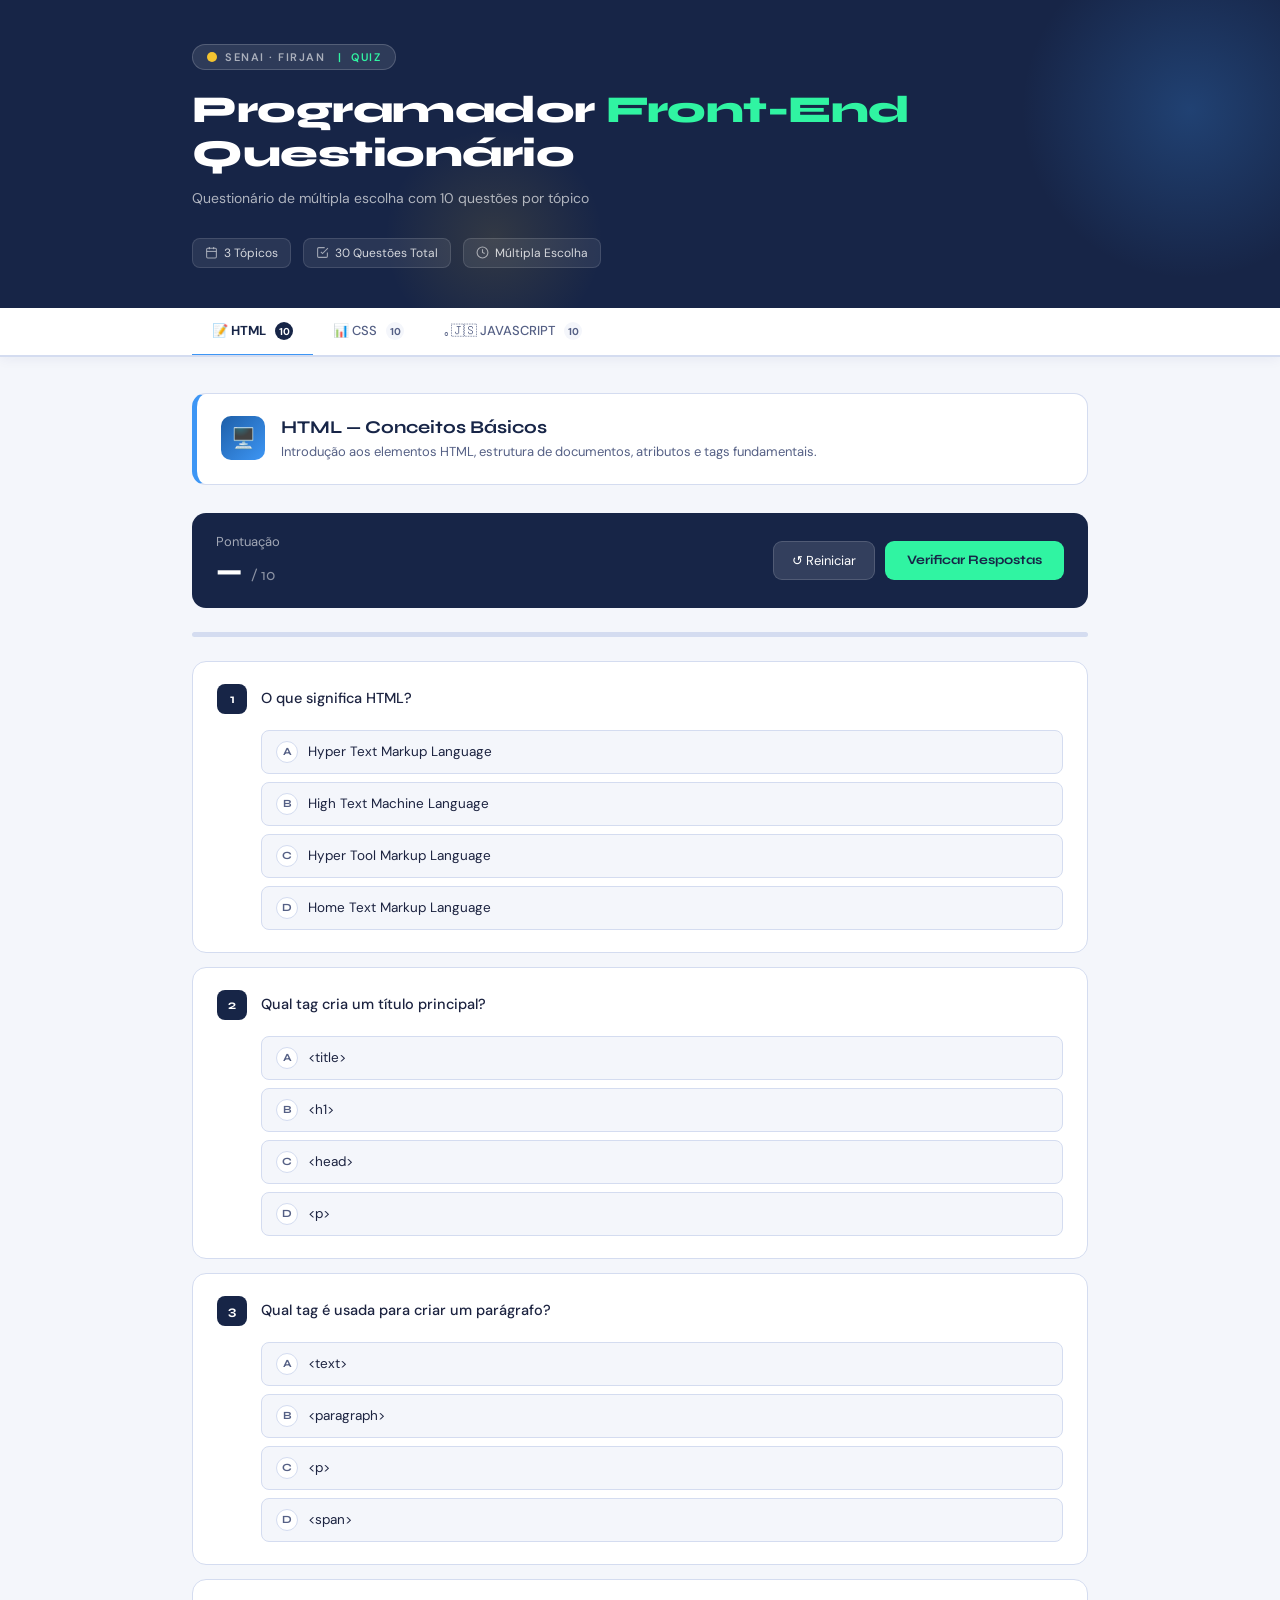
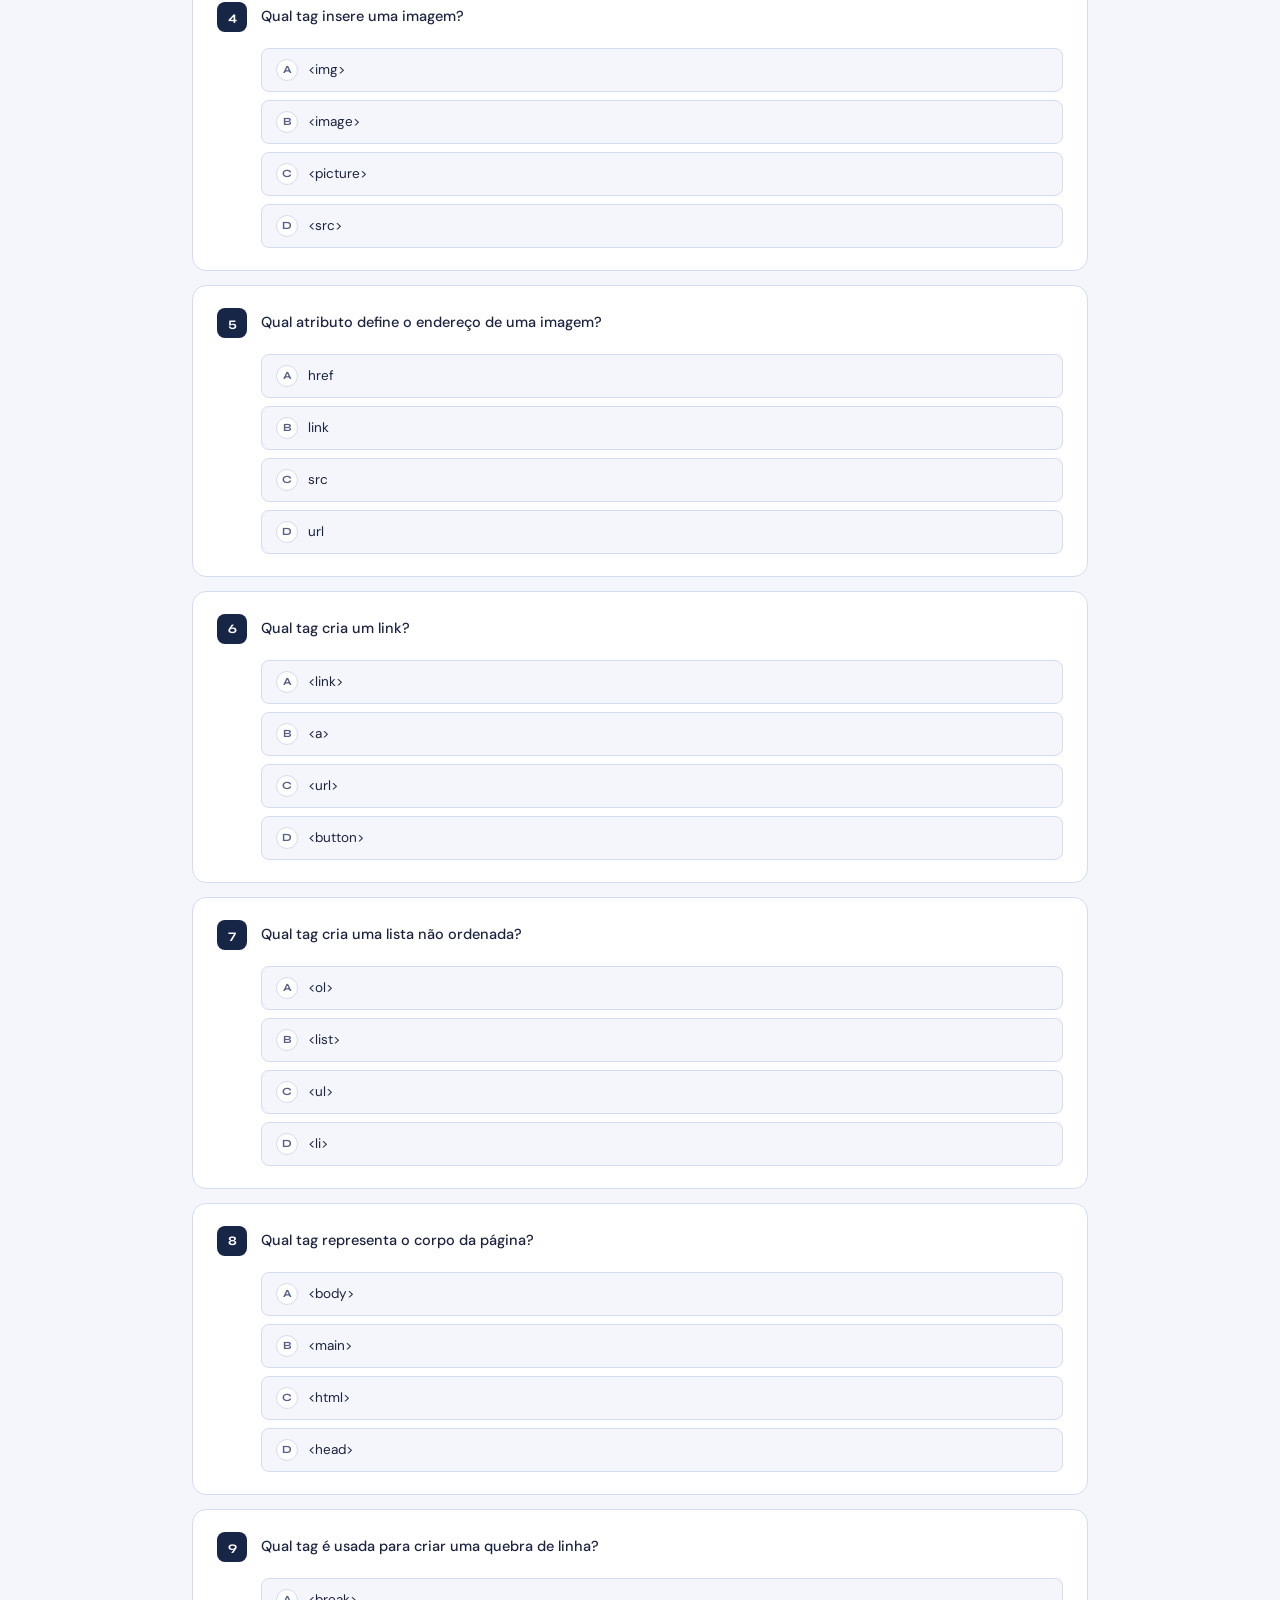
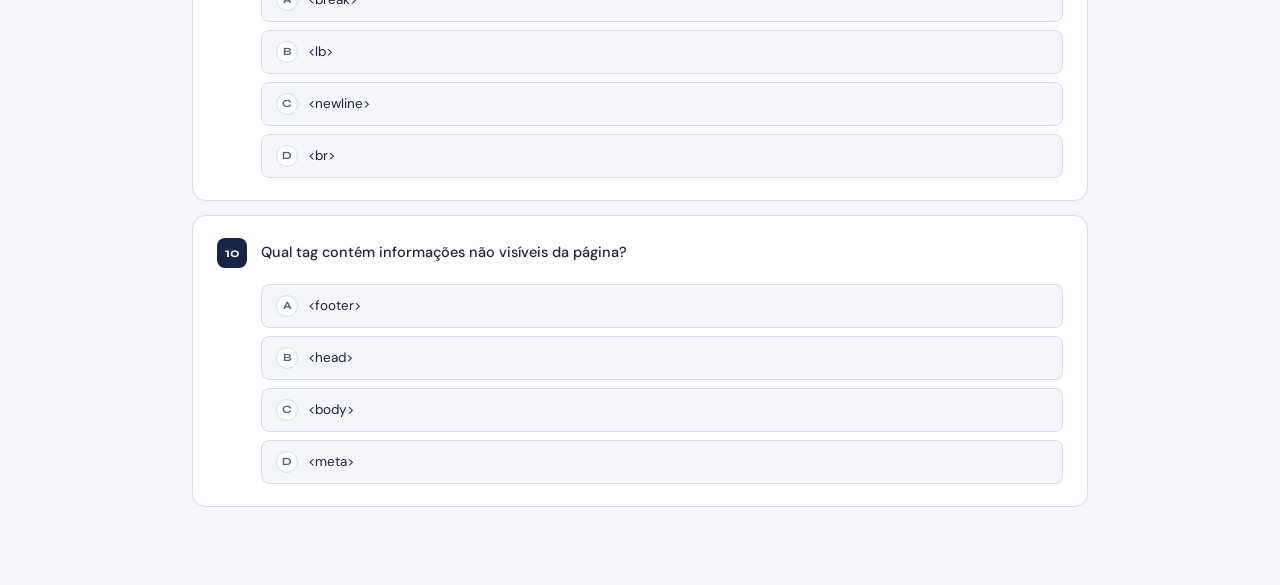
==== index.html @ 8303c0af "Alterações em geral" ====
<!DOCTYPE html>
<html lang="pt-BR">
<head>
<meta charset="UTF-8">
<meta name="viewport" content="width=device-width, initial-scale=1.0">
<title>Questionário — Programador Front-End | SENAI</title>
<link rel="stylesheet" href="style.css">
</head>
<body>

<header>
  <div class="header-inner">
    <div class="header-badge">
      <svg width="10" height="10" viewBox="0 0 10 10" fill="none"><circle cx="5" cy="5" r="5" fill="#F4C430"/></svg>
      <span>SENAI · FIRJAN</span> &nbsp;|&nbsp; Quiz
    </div>
    <h1>Programador <em>Front-End</em><br>Questionário</h1>
    <p class="header-sub">Questionário de múltipla escolha com 10 questões por tópico</p>
    <div class="header-meta">
      <div class="meta-chip">
        <svg width="13" height="13" viewBox="0 0 24 24" fill="none" stroke="currentColor" stroke-width="2"><rect x="3" y="4" width="18" height="18" rx="2"/><line x1="16" y1="2" x2="16" y2="6"/><line x1="8" y1="2" x2="8" y2="6"/><line x1="3" y1="10" x2="21" y2="10"/></svg>
        3 Tópicos
      </div>
      <div class="meta-chip">
        <svg width="13" height="13" viewBox="0 0 24 24" fill="none" stroke="currentColor" stroke-width="2"><path d="M9 11l3 3L22 4"/><path d="M21 12v7a2 2 0 01-2 2H5a2 2 0 01-2-2V5a2 2 0 012-2h11"/></svg>
        30 Questões Total
      </div>
      <div class="meta-chip">
        <svg width="13" height="13" viewBox="0 0 24 24" fill="none" stroke="currentColor" stroke-width="2"><circle cx="12" cy="12" r="10"/><polyline points="12 6 12 12 16 14"/></svg>
        Múltipla Escolha
      </div>
    </div>
  </div>
</header>

<div class="tabs-bar">
  <div class="tabs-inner">
    <button class="tab-btn active" onclick="showTab(0)">📝 HTML <span class="tab-num">10</span></button>
    <button class="tab-btn" onclick="showTab(1)">📊 CSS <span class="tab-num">10</span></button>
    <button class="tab-btn" onclick="showTab(2)">｡🇯‌🇸‌ JAVASCRIPT <span class="tab-num">10</span></button>
  </div>
</div>

<main>

<div class="section active" id="section-0">
  <div class="section-header">
    <div class="section-icon">🖥️</div>
    <div class="section-info">
      <h2>HTML — Conceitos Básicos</h2>
      <p>Introdução aos elementos HTML, estrutura de documentos, atributos e tags fundamentais.</p>
    </div>
  </div>
  <div class="score-box" id="score-0">
    <div>
      <div class="score-label">Pontuação</div>
      <div class="score-value" id="scoreVal-0">— <span>/ 10</span></div>
    </div>
    <div style="display:flex;gap:10px;flex-wrap:wrap">
      <button class="reset-btn" onclick="resetSection(0)">↺ Reiniciar</button>
      <button class="check-btn" onclick="checkSection(0)">Verificar Respostas</button>
    </div>
  </div>
  <div class="progress-bar-wrap"><div class="progress-bar-fill" id="prog-0" style="width:0%"></div></div>
  <div id="questions-0"></div>
</div>

<div class="section" id="section-1">
  <div class="section-header">
    <div class="section-icon">📁</div>
    <div class="section-info">
      <h2>CSS — Estilização e Layout</h2>
      <p>Propriedades CSS, seletores, modelos de caixa, layout e responsividade.</p>
    </div>
  </div>
  <div class="score-box" id="score-1">
    <div>
      <div class="score-label">Pontuação</div>
      <div class="score-value" id="scoreVal-1">— <span>/ 10</span></div>
    </div>
    <div style="display:flex;gap:10px;flex-wrap:wrap">
      <button class="reset-btn" onclick="resetSection(1)">↺ Reiniciar</button>
      <button class="check-btn" onclick="checkSection(1)">Verificar Respostas</button>
    </div>
  </div>
  <div class="progress-bar-wrap"><div class="progress-bar-fill" id="prog-1" style="width:0%"></div></div>
  <div id="questions-1"></div>
</div>

<div class="section" id="section-2">
  <div class="section-header">
    <div class="section-icon">🔀</div>
    <div class="section-info">
      <h2>JavaScript — Fundamentos</h2>
      <p>Introdução à linguagem JavaScript, variáveis, tipos de dados, operadores, estruturas de controle e funções.</p>
    </div>
  </div>
  <div class="score-box" id="score-2">
    <div>
      <div class="score-label">Pontuação</div>
      <div class="score-value" id="scoreVal-2">— <span>/ 10</span></div>
    </div>
    <div style="display:flex;gap:10px;flex-wrap:wrap">
      <button class="reset-btn" onclick="resetSection(2)">↺ Reiniciar</button>
      <button class="check-btn" onclick="checkSection(2)">Verificar Respostas</button>
    </div>
  </div>
  <div class="progress-bar-wrap"><div class="progress-bar-fill" id="prog-2" style="width:0%"></div></div>
  <div id="questions-2"></div>
</div>
</main>
<script src="script.js"></script>
</body>
</html>
---- style.css ----
@import url('https://fonts.googleapis.com/css2?family=Syne:wght@400;600;700;800&family=DM+Sans:ital,wght@0,300;0,400;0,500;1,400&display=swap');

:root {
    --blue-deep: #172547;
    --blue-mid:  #1E5FA8;
    --blue-bright: #3D96F5;
    --gold: #30f4a2;
    --teal: #00C9A7;
    --bg: #F4F6FB;
    --white: #FFFFFF;
    --text: #1C2340;
    --text-light: #556085;
    --border: #D4DCF0;
    --correct: #00C9A7;
    --radius: 14px;
  }

  * { box-sizing: border-box; margin: 0; padding: 0; }

  body {
    font-family: 'DM Sans', sans-serif;
    background: var(--bg);
    color: var(--text);
    min-height: 100vh;
  }

  /* ── HEADER ── */
  header {
    background: var(--blue-deep);
    color: white;
    padding: 0;
    position: relative;
    overflow: hidden;
  }
  header::before {
    content: '';
    position: absolute;
    top: -60px; right: -80px;
    width: 340px; height: 340px;
    background: radial-gradient(circle, rgba(61,150,245,0.25) 0%, transparent 70%);
    border-radius: 50%;
  }
  header::after {
    content: '';
    position: absolute;
    bottom: -40px; left: 30%;
    width: 220px; height: 220px;
    background: radial-gradient(circle, rgba(244,196,48,0.12) 0%, transparent 70%);
    border-radius: 50%;
  }
  .header-inner {
    max-width: 960px;
    margin: 0 auto;
    padding: 44px 32px 40px;
    position: relative;
    z-index: 2;
  }
  .header-badge {
    display: inline-flex;
    align-items: center;
    gap: 8px;
    background: rgba(255,255,255,0.1);
    border: 1px solid rgba(255,255,255,0.18);
    border-radius: 50px;
    padding: 5px 14px;
    font-size: 11px;
    letter-spacing: 1.5px;
    text-transform: uppercase;
    font-weight: 600;
    color: var(--gold);
    margin-bottom: 18px;
  }
  .header-badge span { color: rgba(255,255,255,0.6); }
  h1 {
    font-family: 'Syne', sans-serif;
    font-size: clamp(24px, 4vw, 38px);
    font-weight: 800;
    line-height: 1.15;
    margin-bottom: 12px;
    letter-spacing: -0.5px;
  }
  h1 em { color: var(--gold); font-style: normal; }
  .header-sub {
    font-size: 14px;
    color: rgba(255,255,255,0.65);
    max-width: 520px;
    line-height: 1.6;
    margin-bottom: 28px;
  }
  .header-meta {
    display: flex;
    flex-wrap: wrap;
    gap: 12px;
  }
  .meta-chip {
    display: flex;
    align-items: center;
    gap: 6px;
    background: rgba(255,255,255,0.08);
    border: 1px solid rgba(255,255,255,0.12);
    border-radius: 8px;
    padding: 6px 12px;
    font-size: 12px;
    color: rgba(255,255,255,0.8);
  }
  .meta-chip svg { opacity: 0.7; flex-shrink: 0; }

  /* ── TABS ── */
  .tabs-bar {
    background: var(--white);
    border-bottom: 2px solid var(--border);
    position: center;
    top: 0;
    z-index: 100;
    box-shadow: 0 2px 12px rgba(10,36,99,0.06);
    align-items: center;
  }
  .tabs-inner {
    max-width: 960px;
    margin: 0 auto;
    padding: 0 32px;
    display: flex;
    gap: 0;
    overflow-x: auto;
    scrollbar-width: none;
    align-items: center;
  }
  .tabs-inner::-webkit-scrollbar { display: none; }
  .tab-btn {
    flex-shrink: 0;
    padding: 14px 20px;
    border: none;
    background: none;
    cursor: pointer;
    font-family: 'DM Sans', sans-serif;
    font-size: 13px;
    font-weight: 500;
    color: var(--text-light);
    border-bottom: 3px solid transparent;
    margin-bottom: -2px;
    transition: all 0.2s;
    white-space: nowrap;
  }
  .tab-btn:hover { color: var(--blue-mid); }
  .tab-btn.active {
    color: var(--blue-deep);
    font-weight: 700;
    border-bottom-color: var(--blue-bright);
  }
  .tab-btn .tab-num {
    display: inline-flex;
    align-items: center;
    justify-content: center;
    width: 18px; height: 18px;
    border-radius: 50%;
    background: var(--bg);
    font-size: 10px;
    font-weight: 700;
    margin-left: 6px;
    color: var(--text-light);
  }
  .tab-btn.active .tab-num {
    background: var(--blue-deep);
    color: white;
  }

  /* ── MAIN ── */
  main {
    max-width: 960px;
    margin: 0 auto;
    padding: 36px 32px 64px;
  }

  /* ── SECTION ── */
  .section { display: none; }
  .section.active { display: block; }

  .section-header {
    display: flex;
    align-items: flex-start;
    gap: 16px;
    margin-bottom: 28px;
    padding: 22px 24px;
    background: var(--white);
    border-radius: var(--radius);
    border: 1px solid var(--border);
    border-left: 5px solid var(--blue-bright);
  }
  .section-icon {
    width: 44px; height: 44px;
    border-radius: 10px;
    background: linear-gradient(135deg, var(--blue-mid), var(--blue-bright));
    display: flex; align-items: center; justify-content: center;
    flex-shrink: 0;
    font-size: 20px;
  }
  .section-info h2 {
    font-family: 'Syne', sans-serif;
    font-size: 18px;
    font-weight: 700;
    color: var(--blue-deep);
    margin-bottom: 4px;
  }
  .section-info p {
    font-size: 13px;
    color: var(--text-light);
    line-height: 1.5;
  }

  /* ── QUESTION CARD ── */
  .question-card {
    background: var(--white);
    border: 1px solid var(--border);
    border-radius: var(--radius);
    padding: 22px 24px;
    margin-bottom: 14px;
    transition: box-shadow 0.2s;
  }
  .question-card:hover {
    box-shadow: 0 4px 20px rgba(10,36,99,0.08);
  }
  .q-header {
    display: flex;
    align-items: flex-start;
    gap: 14px;
    margin-bottom: 16px;
  }
  .q-number {
    flex-shrink: 0;
    width: 30px; height: 30px;
    border-radius: 8px;
    background: var(--blue-deep);
    color: white;
    font-family: 'Syne', sans-serif;
    font-size: 13px;
    font-weight: 700;
    display: flex; align-items: center; justify-content: center;
  }
  .q-text {
    font-size: 14.5px;
    font-weight: 500;
    line-height: 1.5;
    color: var(--text);
    padding-top: 4px;
  }
  .options {
    display: flex;
    flex-direction: column;
    gap: 8px;
    padding-left: 44px;
  }
  .option {
    display: flex;
    align-items: center;
    gap: 10px;
    padding: 10px 14px;
    border-radius: 8px;
    border: 1.5px solid var(--border);
    cursor: pointer;
    transition: all 0.15s;
    font-size: 13.5px;
    color: var(--text);
    background: var(--bg);
    user-select: none;
  }
  .option:hover {
    border-color: var(--blue-bright);
    background: rgba(61,150,245,0.06);
  }
  .option.selected {
    border-color: var(--blue-mid);
    background: rgba(30,95,168,0.07);
    color: var(--blue-deep);
    font-weight: 500;
  }
  .option.correct {
    border-color: var(--correct);
    background: rgba(0,201,167,0.08);
    color: #007A63;
    font-weight: 600;
  }
  .option.wrong {
    border-color: #FF5C5C;
    background: rgba(255,92,92,0.07);
    color: #C0392B;
  }
  .option-letter {
    flex-shrink: 0;
    width: 22px; height: 22px;
    border-radius: 50%;
    border: 1.5px solid var(--border);
    display: flex; align-items: center; justify-content: center;
    font-size: 11px;
    font-weight: 700;
    font-family: 'Syne', sans-serif;
    background: white;
    color: var(--text-light);
    transition: all 0.15s;
  }
  .option.selected .option-letter {
    background: var(--blue-mid);
    border-color: var(--blue-mid);
    color: white;
  }
  .option.correct .option-letter {
    background: var(--correct);
    border-color: var(--correct);
    color: white;
  }
  .option.wrong .option-letter {
    background: #FF5C5C;
    border-color: #FF5C5C;
    color: white;
  }

  /* ── PROGRESS BAR ── */
  .progress-bar-wrap {
    background: var(--border);
    border-radius: 50px;
    height: 5px;
    margin-bottom: 24px;
    overflow: hidden;
  }
  .progress-bar-fill {
    height: 100%;
    border-radius: 50px;
    background: linear-gradient(90deg, var(--blue-mid), var(--blue-bright));
    transition: width 0.4s ease;
  }

  /* ── SCORE BOX ── */
  .score-box {
    background: var(--blue-deep);
    color: white;
    border-radius: var(--radius);
    padding: 20px 24px;
    display: flex;
    align-items: center;
    justify-content: space-between;
    margin-bottom: 24px;
    gap: 16px;
  }
  .score-label {
    font-size: 13px;
    color: rgba(255,255,255,0.6);
    margin-bottom: 4px;
  }
  .score-value {
    font-family: 'Syne', sans-serif;
    font-size: 28px;
    font-weight: 800;
  }
  .score-value span { font-size: 16px; font-weight: 400; color: rgba(255,255,255,0.5); }
  .check-btn {
    flex-shrink: 0;
    padding: 10px 22px;
    border-radius: 9px;
    background: var(--gold);
    color: var(--blue-deep);
    font-family: 'Syne', sans-serif;
    font-weight: 700;
    font-size: 13px;
    border: none;
    cursor: pointer;
    transition: opacity 0.15s;
  }
  .check-btn:hover { opacity: 0.85; }
  .check-btn:disabled { opacity: 0.4; cursor: default; }
  .reset-btn {
    padding: 10px 18px;
    border-radius: 9px;
    background: rgba(255,255,255,0.12);
    color: white;
    font-family: 'DM Sans', sans-serif;
    font-size: 13px;
    border: 1px solid rgba(255,255,255,0.15);
    cursor: pointer;
    transition: background 0.15s;
  }
  .reset-btn:hover { background: rgba(255,255,255,0.2); }


  .export-guide h3 {
    font-family: 'Syne', sans-serif;
    font-size: 16px;
    margin-bottom: 16px;
    display: flex;
    align-items: center;
    gap: 8px;
  }
  .steps {
    display: grid;
    grid-template-columns: repeat(auto-fit, minmax(160px, 1fr));
    gap: 12px;
  }
  .step {
    background: rgba(255,255,255,0.08);
    border: 1px solid rgba(255,255,255,0.12);
    border-radius: 10px;
    padding: 14px 16px;
    font-size: 12.5px;
    line-height: 1.5;
    color: rgba(255,255,255,0.85);
  }
  .step strong {
    display: block;
    font-family: 'Syne', sans-serif;
    font-size: 11px;
    text-transform: uppercase;
    letter-spacing: 0.8px;
    color: var(--gold);
    margin-bottom: 6px;
  }


  /* ── FEEDBACK ── */
  .feedback-msg {
    padding: 10px 14px;
    border-radius: 8px;
    font-size: 12.5px;
    margin-top: 10px;
    margin-left: 44px;
    display: none;
    align-items: center;
    gap: 8px;
  }
  .feedback-msg.show { display: flex; }
  .feedback-msg.ok { background: rgba(0,201,167,0.1); color: #007A63; border: 1px solid rgba(0,201,167,0.25); }
  .feedback-msg.err { background: rgba(255,92,92,0.08); color: #C0392B; border: 1px solid rgba(255,92,92,0.2); }

  @media (max-width: 600px) {
    main { padding: 24px 16px 48px; }
    .header-inner { padding: 28px 20px 28px; }
    .tabs-inner { padding: 0 16px; }
    .score-box { flex-direction: column; align-items: flex-start; }
    .options { padding-left: 0; }
  }
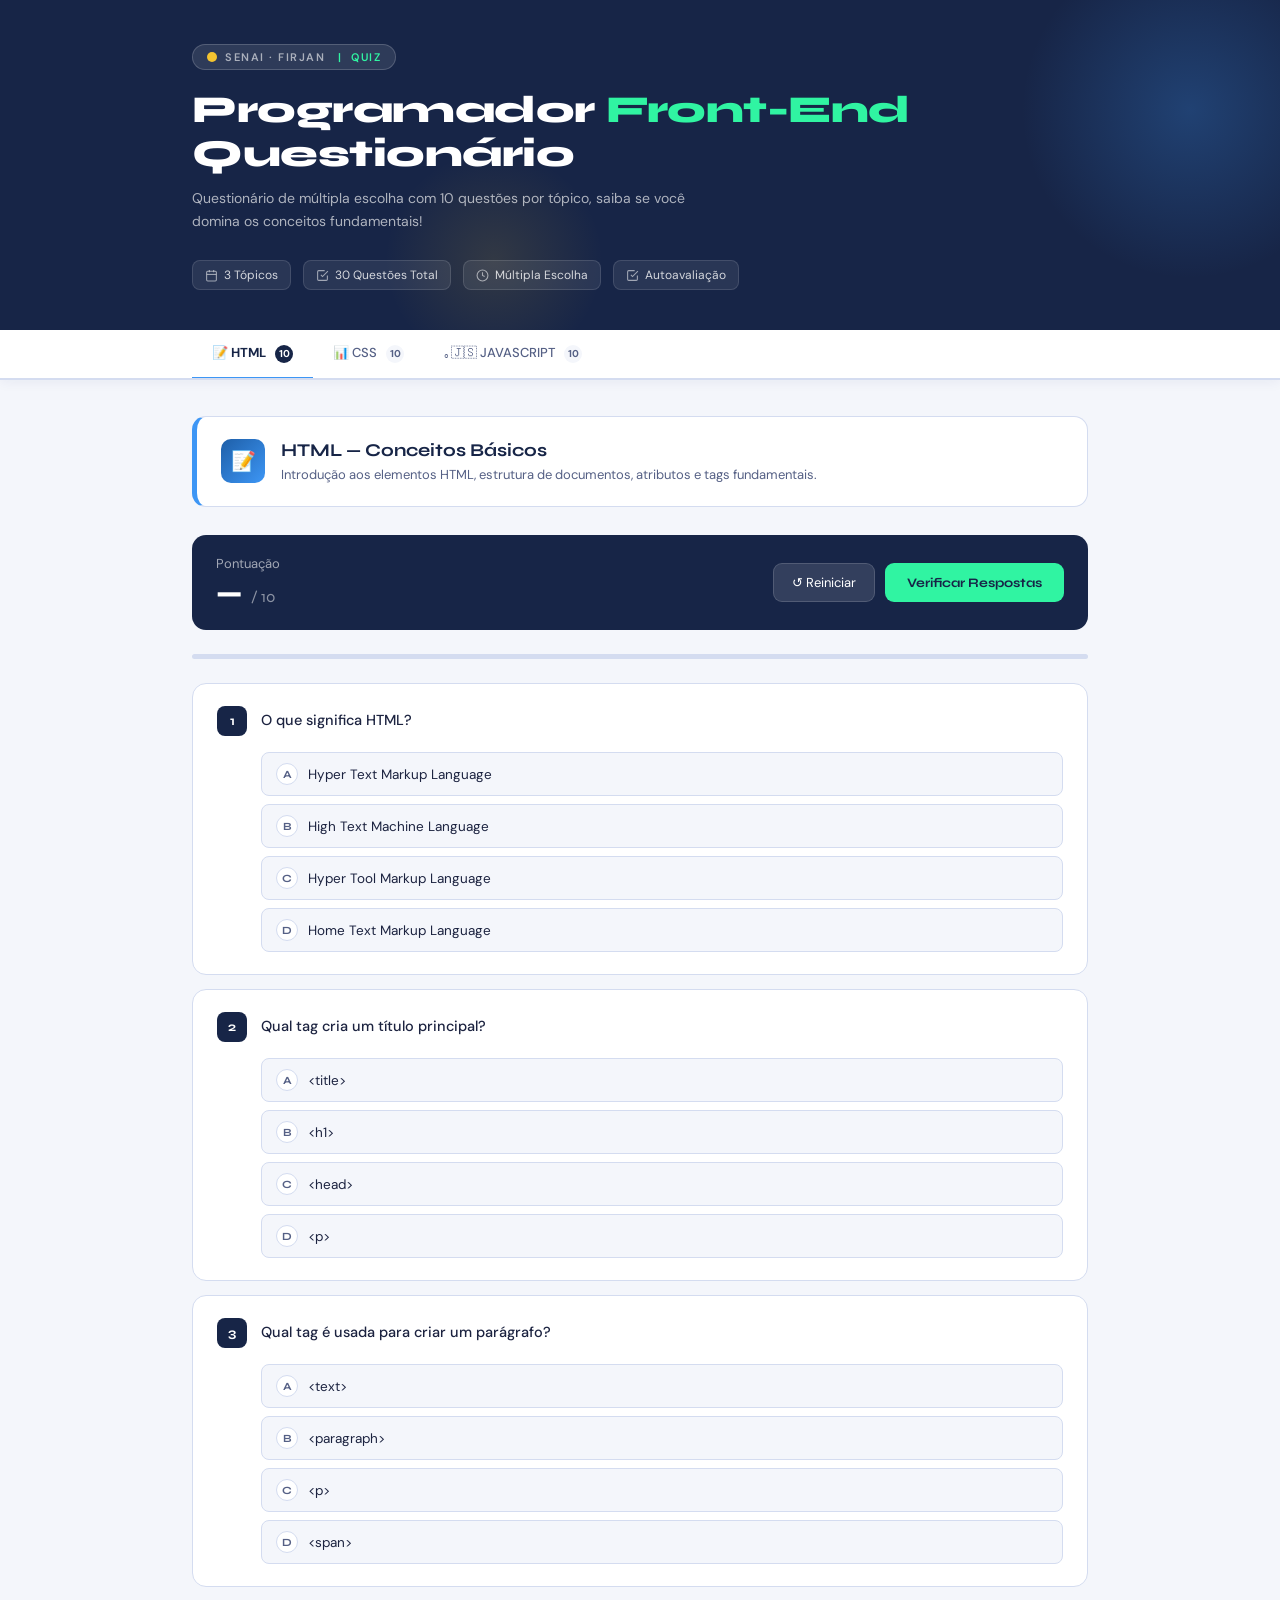
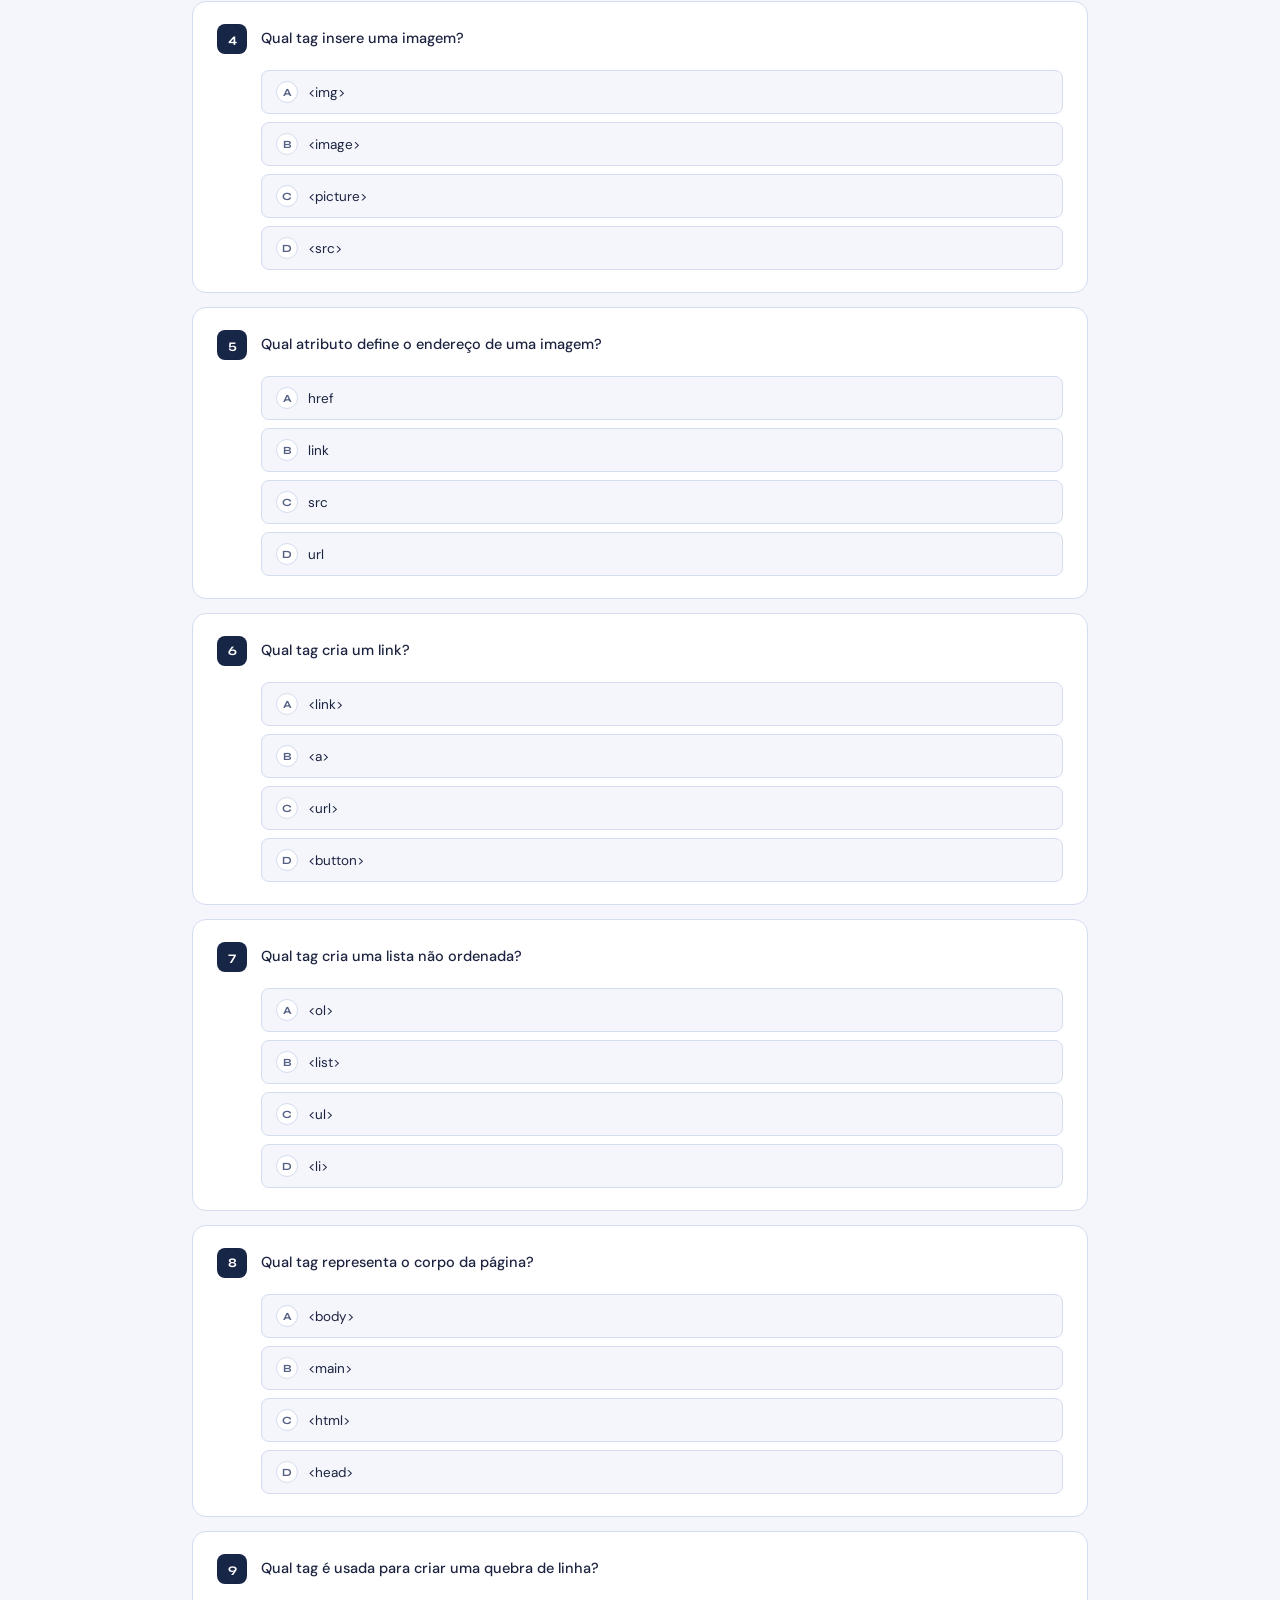
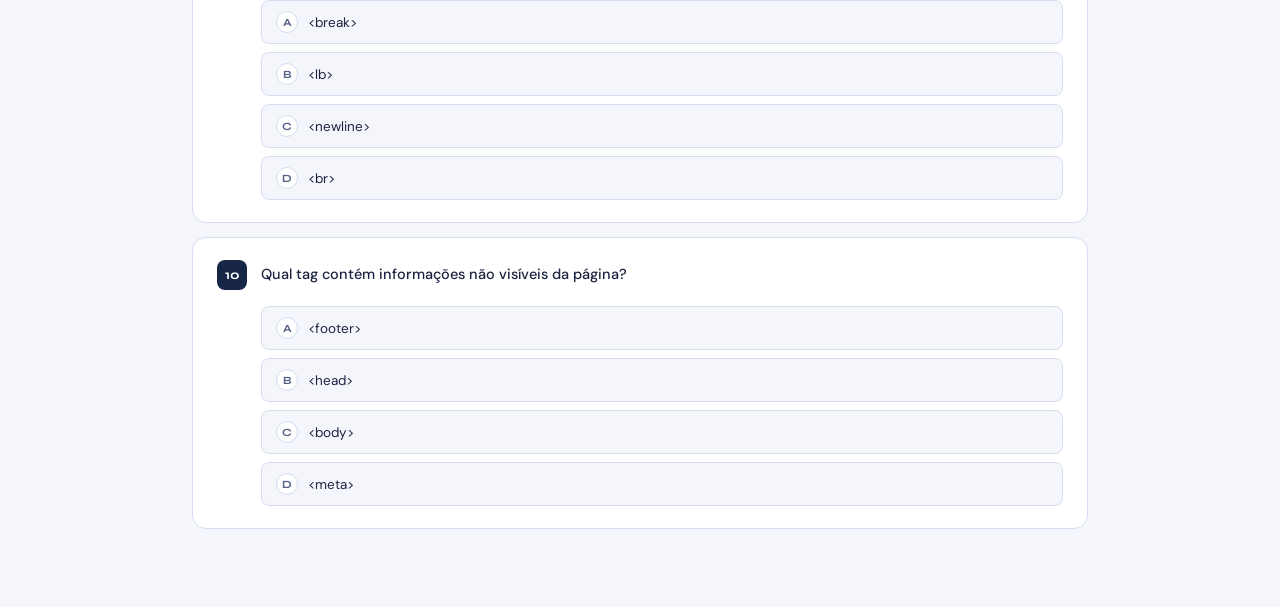
==== commit 1f055a5d: "final" ====
--- a/index.html
+++ b/index.html
@@ -15,7 +15,7 @@
       <span>SENAI · FIRJAN</span> &nbsp;|&nbsp; Quiz
     </div>
     <h1>Programador <em>Front-End</em><br>Questionário</h1>
-    <p class="header-sub">Questionário de múltipla escolha com 10 questões por tópico</p>
+    <p class="header-sub">Questionário de múltipla escolha com 10 questões por tópico, saiba se você domina os conceitos fundamentais!</p>
     <div class="header-meta">
       <div class="meta-chip">
         <svg width="13" height="13" viewBox="0 0 24 24" fill="none" stroke="currentColor" stroke-width="2"><rect x="3" y="4" width="18" height="18" rx="2"/><line x1="16" y1="2" x2="16" y2="6"/><line x1="8" y1="2" x2="8" y2="6"/><line x1="3" y1="10" x2="21" y2="10"/></svg>
@@ -28,6 +28,10 @@
       <div class="meta-chip">
         <svg width="13" height="13" viewBox="0 0 24 24" fill="none" stroke="currentColor" stroke-width="2"><circle cx="12" cy="12" r="10"/><polyline points="12 6 12 12 16 14"/></svg>
         Múltipla Escolha
+      </div>
+      <div class="meta-chip">
+       <svg width="13" height="13" viewBox="0 0 24 24" fill="none" stroke="currentColor" stroke-width="2"><path d="M9 11l3 3L22 4"/><path d="M21 12v7a2 2 0 01-2 2H5a2 2 0 01-2-2V5a2 2 0 012-2h11"/></svg>
+        Autoavaliação
       </div>
     </div>
   </div>
@@ -45,7 +49,7 @@
 
 <div class="section active" id="section-0">
   <div class="section-header">
-    <div class="section-icon">🖥️</div>
+    <div class="section-icon">📝</div>
     <div class="section-info">
       <h2>HTML — Conceitos Básicos</h2>
       <p>Introdução aos elementos HTML, estrutura de documentos, atributos e tags fundamentais.</p>
@@ -67,7 +71,7 @@
 
 <div class="section" id="section-1">
   <div class="section-header">
-    <div class="section-icon">📁</div>
+    <div class="section-icon">📊</div>
     <div class="section-info">
       <h2>CSS — Estilização e Layout</h2>
       <p>Propriedades CSS, seletores, modelos de caixa, layout e responsividade.</p>
@@ -89,7 +93,7 @@
 
 <div class="section" id="section-2">
   <div class="section-header">
-    <div class="section-icon">🔀</div>
+    <div class="section-icon">｡🇯‌🇸</div>
     <div class="section-info">
       <h2>JavaScript — Fundamentos</h2>
       <p>Introdução à linguagem JavaScript, variáveis, tipos de dados, operadores, estruturas de controle e funções.</p>
